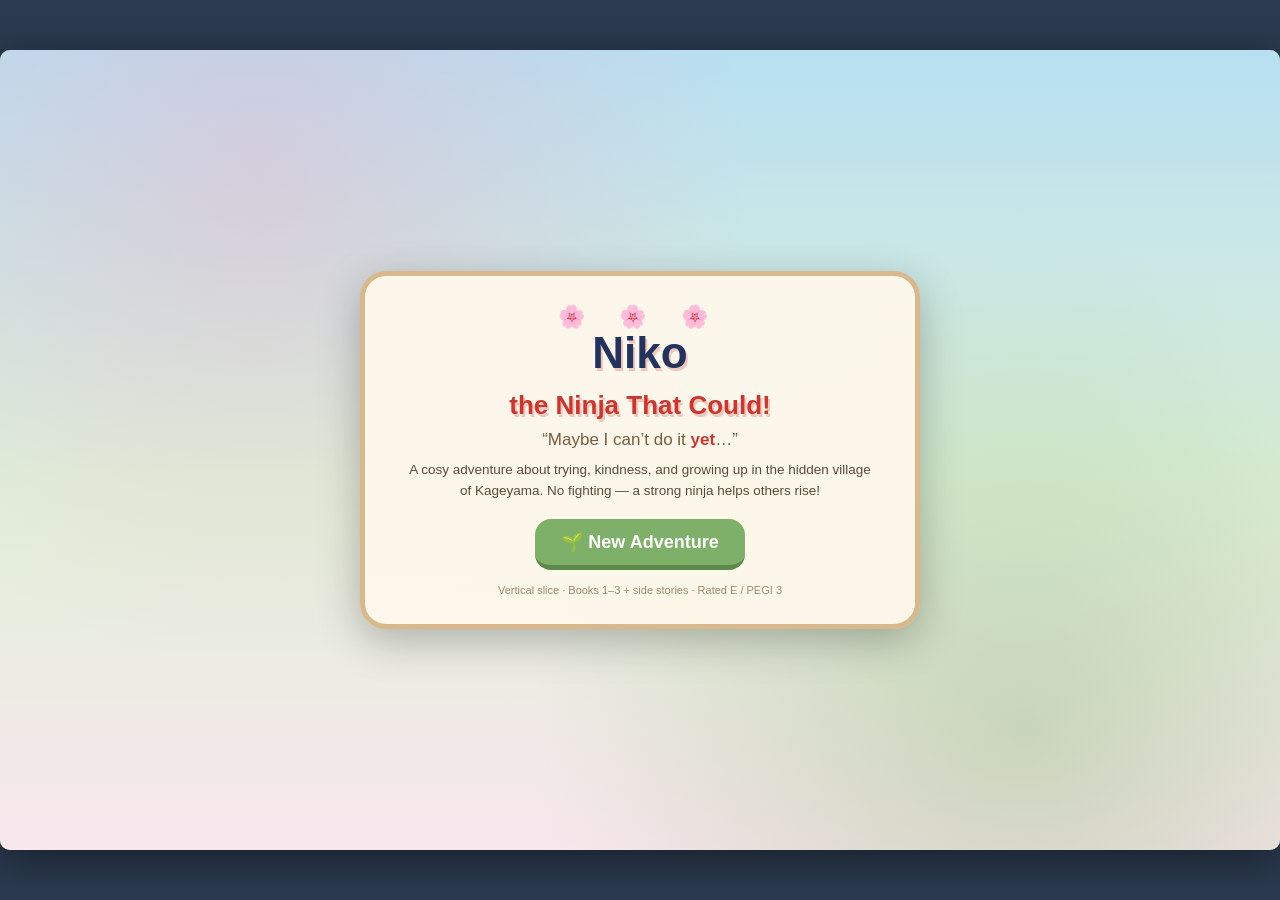
==== niko-game/index.html @ a90d0bf3 "Add Niko the Ninja That Could! playable vertical slice A zero-dependency HTML5/Canvas game implement" ====
<!DOCTYPE html>
<html lang="en">
<head>
<meta charset="UTF-8">
<meta name="viewport" content="width=device-width, initial-scale=1.0, user-scalable=no">
<title>Niko the Ninja That Could!</title>
<link rel="stylesheet" href="css/style.css">
</head>
<body>
<div id="game-wrap">
  <canvas id="canvas" width="960" height="600"></canvas>

  <!-- HUD -->
  <div id="hud" class="hidden">
    <div id="quest">
      <div id="quest-title">Chapter 1 · Niko is Born</div>
      <div id="quest-obj">Say hello to Mama Hana.</div>
    </div>
    <div id="status">
      <div id="age-badge">Age 1</div>
      <div id="meter" title="Village Warmth — kindness makes Kageyama blossom!">
        <div id="meter-fill"></div>
        <div id="meter-label">🌸 Village Warmth</div>
      </div>
    </div>
    <div id="toasts"></div>
    <div id="hint">Move: WASD / Arrows · Talk &amp; Do: E or Space · Mute: M</div>
  </div>

  <!-- Dialogue -->
  <div id="dialog" class="hidden">
    <div id="dlg-name">Hana</div>
    <div id="dlg-text"></div>
    <div id="dlg-more">▼</div>
  </div>
  <div id="choices" class="hidden"></div>

  <!-- Title screen -->
  <div id="title">
    <div id="title-card">
      <div id="title-petals">🌸 🌸 🌸</div>
      <h1>Niko<br><span>the Ninja That Could!</span></h1>
      <p class="tagline">“Maybe I can’t do it <em>yet</em>…”</p>
      <p class="sub">A cosy adventure about trying, kindness, and growing up
        in the hidden village of Kageyama. No fighting — a strong ninja
        helps others rise!</p>
      <div id="title-buttons">
        <button id="btn-new">🌱 New Adventure</button>
        <button id="btn-continue" class="hidden">🌸 Continue</button>
      </div>
      <p class="tiny">Vertical slice · Books 1–3 + side stories · Rated E / PEGI 3</p>
    </div>
  </div>

  <!-- Touch controls -->
  <div id="touch">
    <div id="dpad">
      <button class="tbtn" data-k="ArrowUp"    style="grid-area:u">▲</button>
      <button class="tbtn" data-k="ArrowLeft"  style="grid-area:l">◀</button>
      <button class="tbtn" data-k="ArrowRight" style="grid-area:r">▶</button>
      <button class="tbtn" data-k="ArrowDown"  style="grid-area:d">▼</button>
    </div>
    <button class="tbtn" id="abtn" data-k="Space">✦</button>
  </div>
</div>

<script src="js/engine.js"></script>
<script src="js/game.js"></script>
</body>
</html>
---- niko-game/css/style.css ----
/* Niko the Ninja That Could! — storybook UI */
* { box-sizing: border-box; margin: 0; padding: 0; }

:root {
  --ink: #3a2e2a;
  --paper: #fff8ec;
  --navy: #22335f;
  --sash: #d0342c;
  --blossom: #f5a3c0;
  --leaf: #7fb069;
  --font: 'Comic Sans MS', 'Chalkboard SE', 'Segoe Print', 'Trebuchet MS', sans-serif;
}

html, body {
  height: 100%;
  background: #2b3a4f;
  font-family: var(--font);
  color: var(--ink);
  overflow: hidden;
  touch-action: none;
}

#game-wrap {
  position: relative;
  width: min(100vw, calc(100vh * 1.6));
  height: min(100vh, calc(100vw / 1.6));
  margin: auto;
  top: 50%;
  transform: translateY(-50%);
}

#canvas {
  width: 100%;
  height: 100%;
  display: block;
  image-rendering: auto;
  border-radius: 10px;
  box-shadow: 0 10px 40px rgba(0,0,0,.45);
  background: #9fd08a;
}

.hidden { display: none !important; }

/* ---------- HUD ---------- */
#hud { position: absolute; inset: 0; pointer-events: none; }

#quest {
  position: absolute; top: 12px; left: 12px;
  max-width: 320px;
  background: rgba(255,248,236,.93);
  border: 3px solid #d9b98c;
  border-radius: 14px;
  padding: 8px 14px;
  box-shadow: 0 3px 10px rgba(0,0,0,.2);
}
#quest-title { font-size: 13px; font-weight: bold; color: #8a5a2b; }
#quest-obj { font-size: 14px; margin-top: 2px; }

#status {
  position: absolute; top: 12px; right: 12px;
  display: flex; align-items: center; gap: 10px;
}
#age-badge {
  background: var(--navy); color: #fff;
  border: 3px solid #16224a;
  padding: 6px 12px; border-radius: 999px;
  font-size: 14px; font-weight: bold;
  box-shadow: 0 3px 8px rgba(0,0,0,.25);
}
#meter {
  position: relative;
  width: 190px; height: 30px;
  background: rgba(255,248,236,.93);
  border: 3px solid #d9b98c;
  border-radius: 999px;
  overflow: hidden;
  box-shadow: 0 3px 8px rgba(0,0,0,.2);
}
#meter-fill {
  position: absolute; inset: 0;
  width: 0%;
  background: linear-gradient(90deg, #a8d5a2, #f5a3c0, #f78fb3);
  transition: width .8s ease;
}
#meter-label {
  position: absolute; inset: 0;
  display: flex; align-items: center; justify-content: center;
  font-size: 12px; font-weight: bold; color: #6b4a2f;
  text-shadow: 0 1px 0 rgba(255,255,255,.7);
}

#hint {
  position: absolute; bottom: 8px; left: 50%;
  transform: translateX(-50%);
  font-size: 12px; color: #fff;
  background: rgba(43,58,79,.55);
  padding: 3px 12px; border-radius: 999px;
  white-space: nowrap;
}

#toasts {
  position: absolute; top: 60px; right: 12px;
  display: flex; flex-direction: column; gap: 6px;
  align-items: flex-end;
}
.toast {
  background: rgba(255,248,236,.96);
  border: 2px solid var(--blossom);
  border-radius: 12px;
  padding: 6px 12px;
  font-size: 13px; font-weight: bold; color: #b04a6e;
  box-shadow: 0 3px 8px rgba(0,0,0,.2);
  animation: toast-in .3s ease, toast-out .6s ease 3.4s forwards;
}
@keyframes toast-in { from { transform: translateX(30px); opacity: 0; } }
@keyframes toast-out { to { transform: translateY(-10px); opacity: 0; } }

/* ---------- Dialogue ---------- */
#dialog {
  position: absolute;
  left: 50%; bottom: 34px;
  transform: translateX(-50%);
  width: min(680px, 92%);
  background: rgba(255,248,236,.97);
  border: 4px solid #d9b98c;
  border-radius: 18px;
  padding: 12px 20px 16px;
  box-shadow: 0 6px 20px rgba(0,0,0,.3);
  cursor: pointer;
}
#dlg-name {
  display: inline-block;
  background: var(--navy); color: #fff;
  font-size: 13px; font-weight: bold;
  padding: 2px 12px; border-radius: 999px;
  margin-top: -26px;
  box-shadow: 0 2px 5px rgba(0,0,0,.25);
}
#dlg-text { font-size: 17px; line-height: 1.45; margin-top: 6px; min-height: 48px; }
#dlg-more {
  position: absolute; right: 16px; bottom: 8px;
  font-size: 14px; color: #b58a55;
  animation: bob 1s infinite;
}
@keyframes bob { 0%,100% { transform: translateY(0); } 50% { transform: translateY(4px); } }

#choices {
  position: absolute;
  left: 50%; bottom: 150px;
  transform: translateX(-50%);
  display: flex; flex-direction: column; gap: 8px;
  width: min(480px, 88%);
}
#choices button {
  font-family: var(--font);
  font-size: 15px; font-weight: bold;
  color: var(--ink);
  background: rgba(255,248,236,.97);
  border: 3px solid var(--leaf);
  border-radius: 14px;
  padding: 10px 16px;
  cursor: pointer;
  box-shadow: 0 3px 8px rgba(0,0,0,.25);
  text-align: left;
}
#choices button:hover, #choices button:focus {
  border-color: var(--sash);
  transform: scale(1.02);
}

/* ---------- Title ---------- */
#title {
  position: absolute; inset: 0;
  display: flex; align-items: center; justify-content: center;
  background:
    radial-gradient(circle at 20% 15%, rgba(245,163,192,.35), transparent 40%),
    radial-gradient(circle at 80% 85%, rgba(127,176,105,.35), transparent 40%),
    linear-gradient(180deg, #b7e0f2 0%, #dff0d8 55%, #f9e7ee 100%);
  border-radius: 10px;
}
#title-card {
  text-align: center;
  background: rgba(255,248,236,.94);
  border: 5px solid #d9b98c;
  border-radius: 26px;
  padding: 28px 44px;
  max-width: 560px;
  box-shadow: 0 12px 40px rgba(0,0,0,.25);
}
#title-petals { font-size: 22px; letter-spacing: 14px; }
#title h1 {
  font-size: 44px; line-height: 1.05;
  color: var(--navy);
  text-shadow: 2px 3px 0 rgba(208,52,44,.25);
}
#title h1 span { font-size: 26px; color: var(--sash); }
.tagline { margin-top: 8px; font-size: 17px; color: #7a5c3e; }
.tagline em { color: var(--sash); font-style: normal; font-weight: bold; }
.sub { margin-top: 10px; font-size: 13.5px; line-height: 1.5; color: #5c4a3a; }
#title-buttons { margin-top: 18px; display: flex; gap: 12px; justify-content: center; }
#title-buttons button {
  font-family: var(--font);
  font-size: 18px; font-weight: bold;
  color: #fff; background: var(--leaf);
  border: 0; border-bottom: 5px solid #5d8a4a;
  border-radius: 16px;
  padding: 12px 26px;
  cursor: pointer;
  transition: transform .1s;
}
#title-buttons button:hover { transform: scale(1.05); }
#btn-continue { background: #e08bab !important; border-bottom-color: #b06485 !important; }
.tiny { margin-top: 14px; font-size: 11px; color: #a08a70; }

/* ---------- Touch controls ---------- */
#touch { display: none; }
@media (pointer: coarse) {
  #touch { display: block; }
}
#dpad {
  position: absolute; left: 18px; bottom: 18px;
  display: grid;
  grid-template-areas: ". u ." "l . r" ". d .";
  grid-template-columns: 52px 52px 52px;
  grid-template-rows: 52px 52px 52px;
  gap: 2px;
  opacity: .82;
}
.tbtn {
  font-size: 22px;
  color: #fff;
  background: rgba(34,51,95,.75);
  border: 2px solid rgba(255,255,255,.5);
  border-radius: 14px;
  touch-action: none;
  user-select: none;
  -webkit-user-select: none;
}
#abtn {
  position: absolute; right: 26px; bottom: 44px;
  width: 74px; height: 74px;
  border-radius: 50%;
  font-size: 30px;
  background: rgba(208,52,44,.8);
  opacity: .85;
}
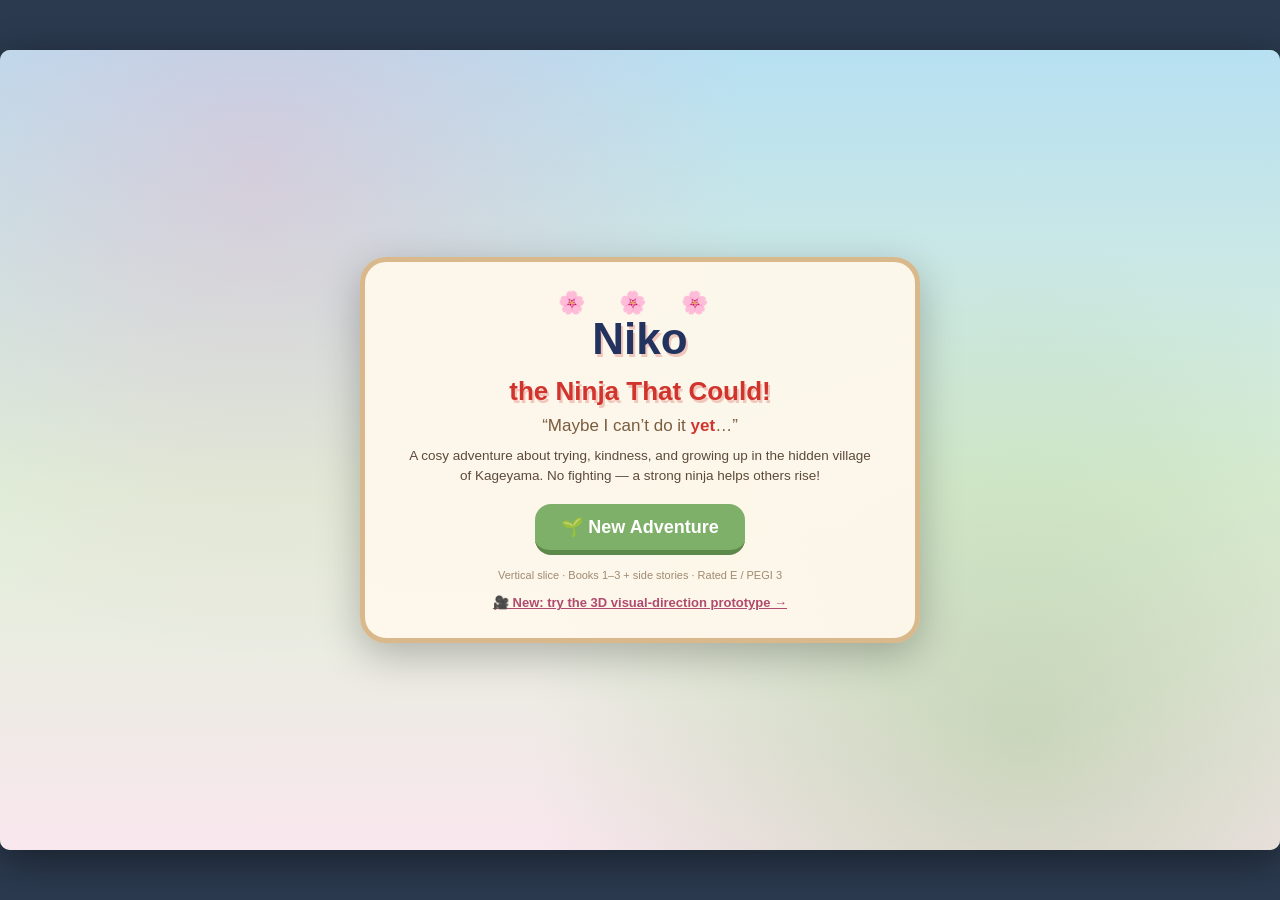
==== commit d7392f4b: "Rebuild 3D prototype around Niko's Big Secret with book-accurate characters Reworks the Three.js pro" ====
--- a/niko-game/index.html
+++ b/niko-game/index.html
@@ -4,6 +4,7 @@
 <meta charset="UTF-8">
 <meta name="viewport" content="width=device-width, initial-scale=1.0, user-scalable=no">
 <title>Niko the Ninja That Could!</title>
+<link rel="icon" href="data:image/svg+xml,<svg xmlns='http://www.w3.org/2000/svg' viewBox='0 0 100 100'><text y='.9em' font-size='90'>🌸</text></svg>">
 <link rel="stylesheet" href="css/style.css">
 </head>
 <body>
@@ -49,6 +50,7 @@
         <button id="btn-continue" class="hidden">🌸 Continue</button>
       </div>
       <p class="tiny">Vertical slice · Books 1–3 + side stories · Rated E / PEGI 3</p>
+      <p class="tiny"><a href="3d/index.html" style="color:#b04a6e; font-size:13px; font-weight:bold;">🎥 New: try the 3D visual-direction prototype →</a></p>
     </div>
   </div>
 
